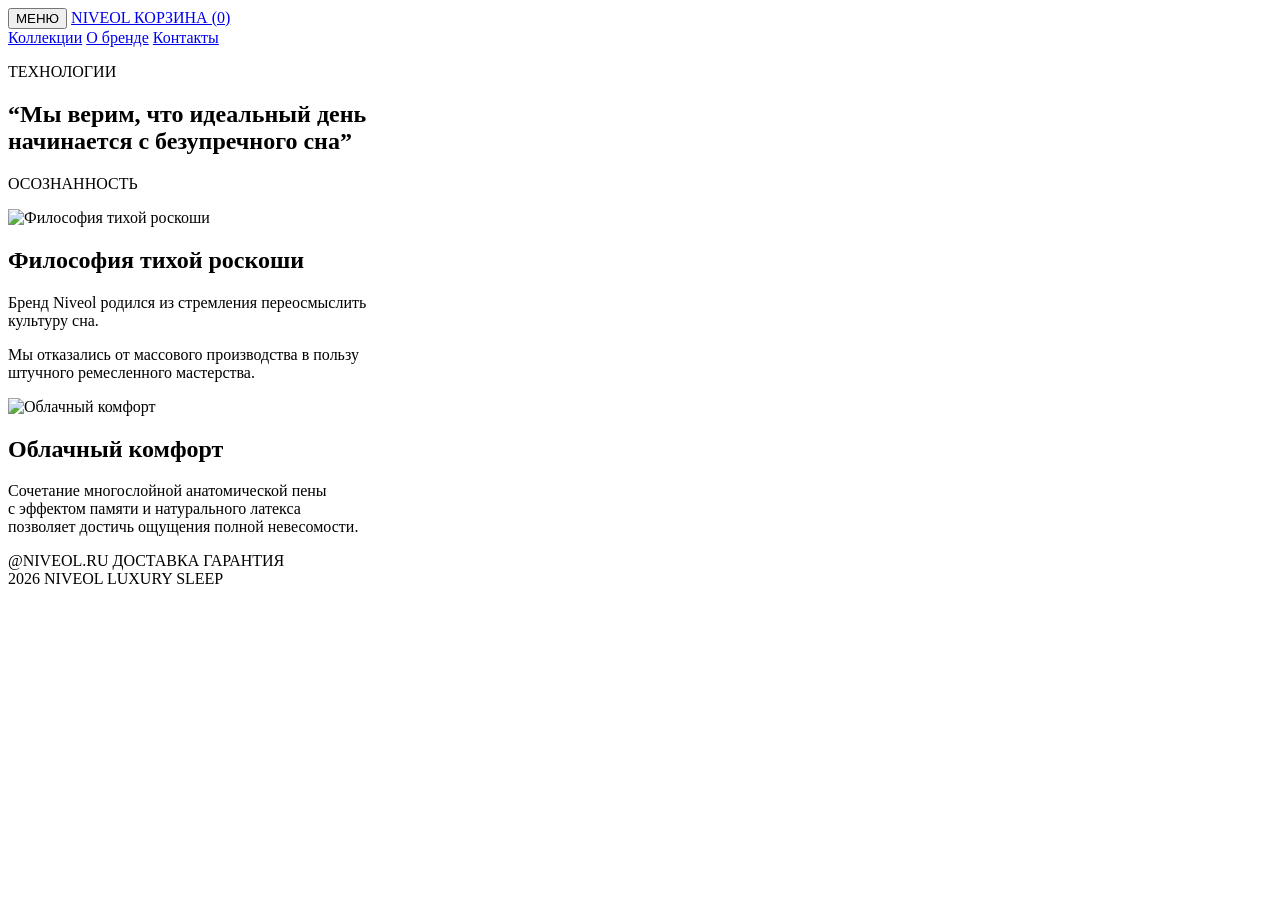
==== about.html @ 01a5c58a "Add files via upload" ====
<!DOCTYPE html>
<html lang="ru">
<head>
    <meta charset="UTF-8" />
    <meta name="viewport" content="width=device-width, initial-scale=1.0" />

    <title>NIVEOL — О бренде</title>

    <link rel="stylesheet" href="./style.css" />
    <script src="./java-script.js" defer></script>
</head>

<body class="page page-about">

<header class="site-header">
    <button class="site-header__menu" type="button" data-menu-toggle aria-label="Открыть меню">
        МЕНЮ
    </button>

    <a class="site-header__logo" href="./home.html" aria-label="NIVEOL — главная">
        NIVEOL
    </a>

    <a class="site-header__cart" href="#" aria-label="Корзина">
        КОРЗИНА (<span data-cart-count>0</span>)
    </a>
</header>

<div class="menu-overlay" data-menu-overlay></div>

<aside class="side-menu" data-side-menu>
    <nav class="side-menu__nav">
        <a href="./collections.html">Коллекции</a>
        <a href="./about.html">О бренде</a>
        <a href="./contacts.html">Контакты</a>
    </nav>
</aside>

<main class="about-page">

    <section class="about-hero">
        <p class="about-hero__word about-hero__word--tech">
            ТЕХНОЛОГИИ
        </p>

        <h1 class="about-hero__title">
            “Мы верим, что идеальный день<br />
            начинается с безупречного сна”
        </h1>

        <p class="about-hero__word about-hero__word--mind">
            ОСОЗНАННОСТЬ
        </p>
    </section>

    <section class="about-sections">

        <article class="about-card" tabindex="0">
            <img src="./assets/images/about-philosophy.png" alt="Философия тихой роскоши" />

            <div class="about-card__overlay">
                <h2>Философия тихой роскоши</h2>

                <p>
                    Бренд Niveol родился из стремления переосмыслить<br />
                    культуру сна.
                </p>

                <p>
                    Мы отказались от массового производства в пользу<br />
                    штучного ремесленного мастерства.
                </p>
            </div>
        </article>

        <article class="about-card" tabindex="0">
            <img src="./assets/images/about-comfort.png" alt="Облачный комфорт" />

            <div class="about-card__overlay">
                <h2>Облачный комфорт</h2>

                <p>
                    Сочетание многослойной анатомической пены<br />
                    с эффектом памяти и натурального латекса<br />
                    позволяет достичь ощущения полной невесомости.
                </p>
            </div>
        </article>

    </section>

</main>

<footer class="site-footer">
    <div class="site-footer__links">
        <span>@NIVEOL.RU</span>
        <span>ДОСТАВКА</span>
        <span>ГАРАНТИЯ</span>
    </div>

    <div class="site-footer__copy">
        2026 NIVEOL LUXURY SLEEP
    </div>
</footer>

</body>
</html>
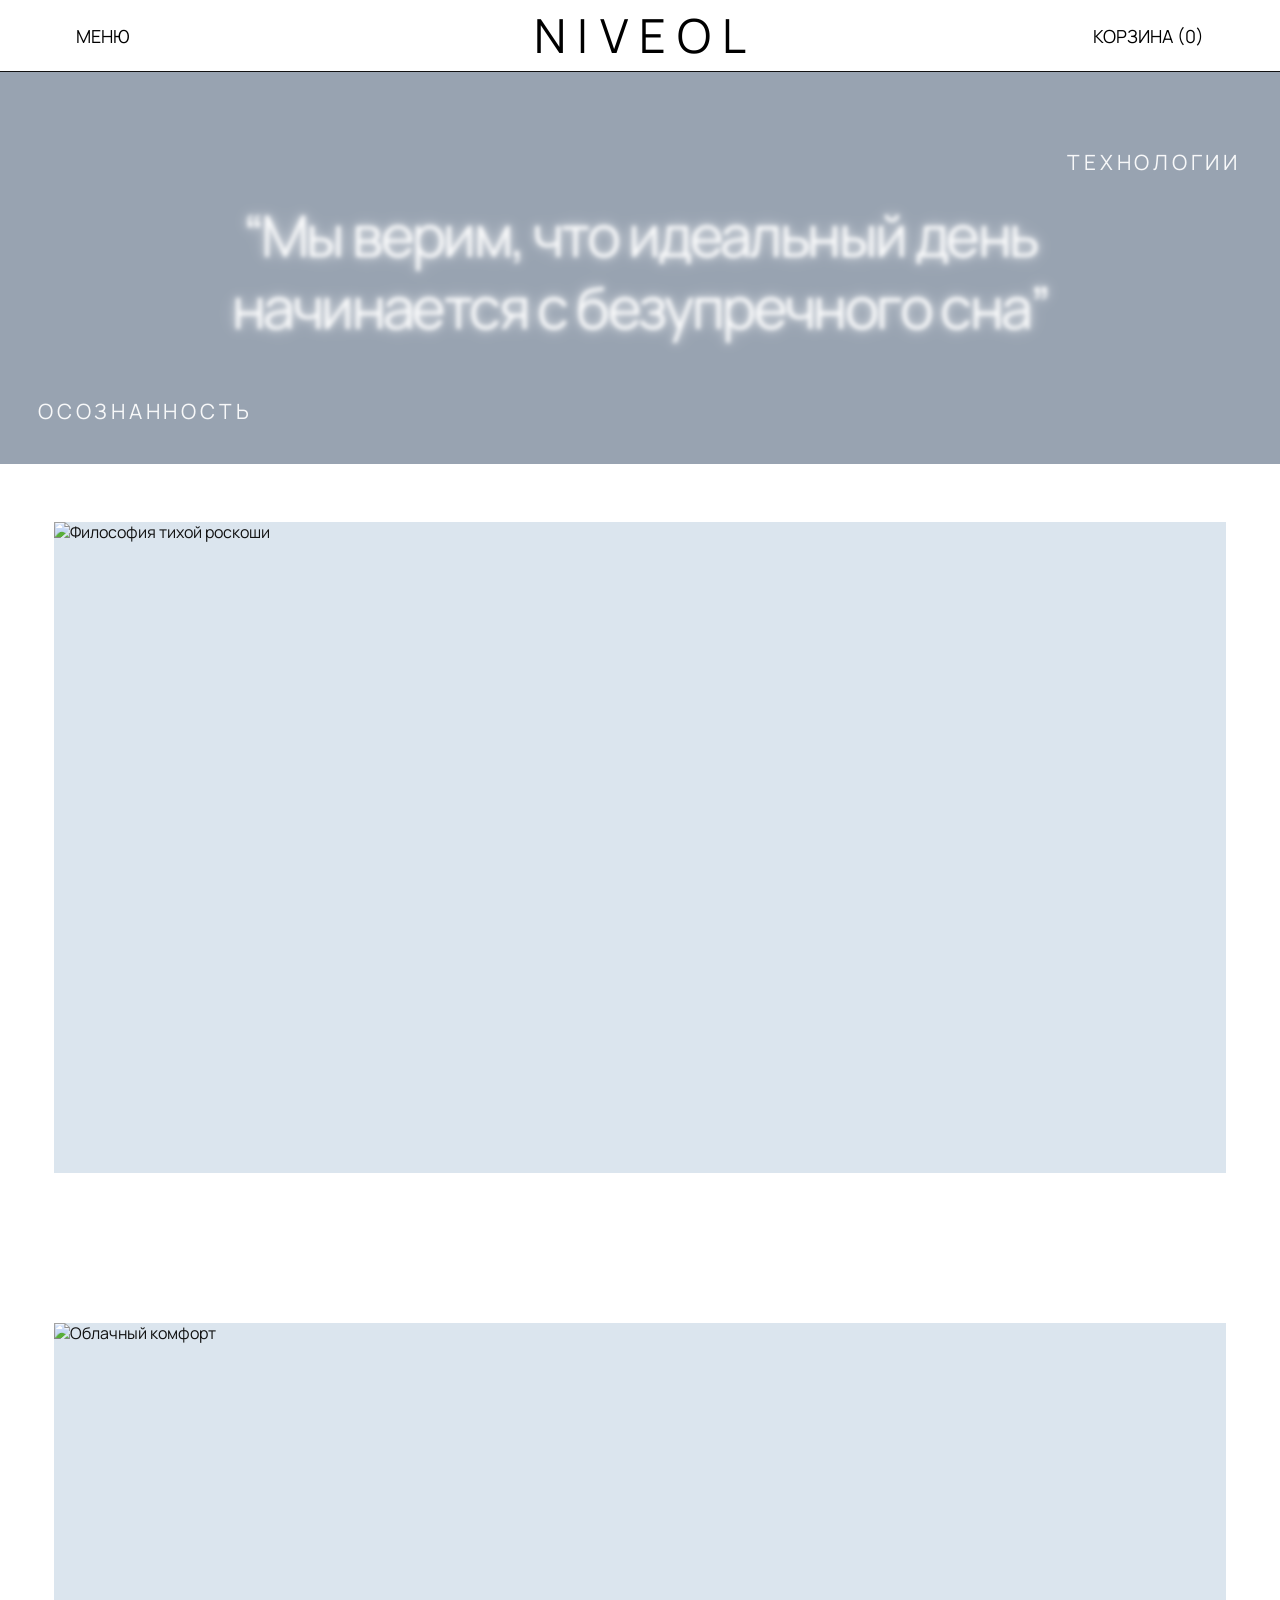
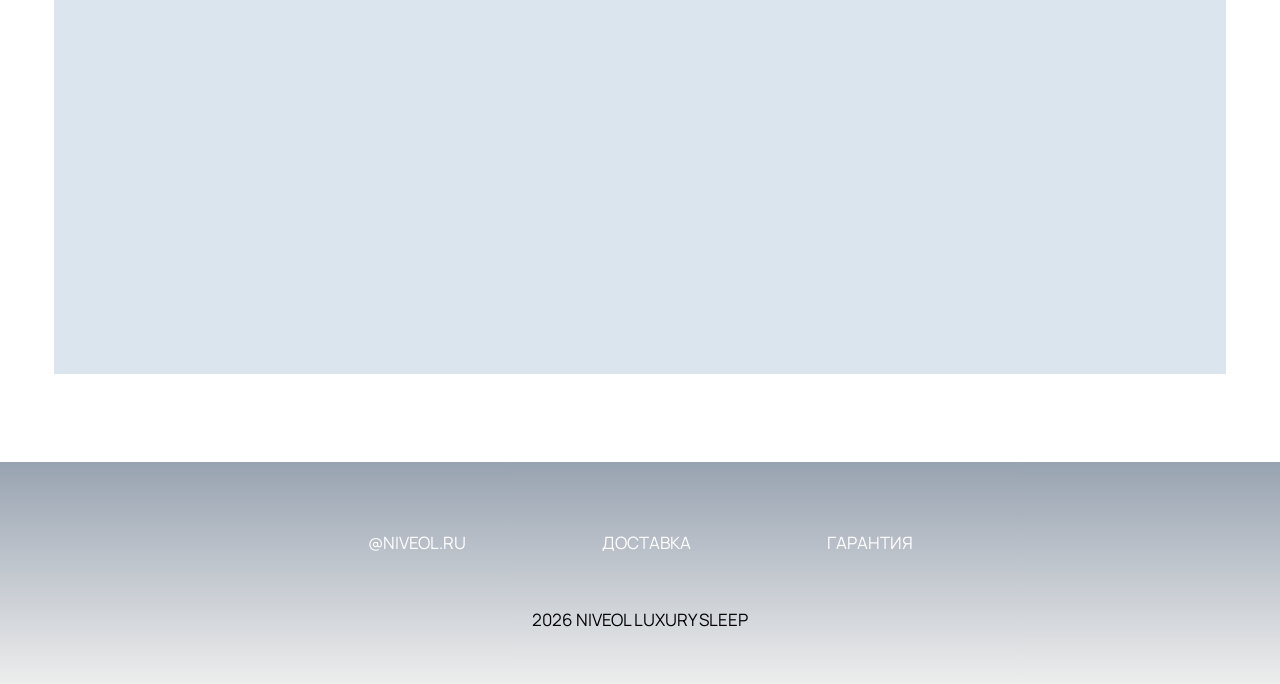
==== commit 779cd226: "Update about.html" ====
--- a/about.html
+++ b/about.html
@@ -6,7 +6,7 @@
 
     <title>NIVEOL — О бренде</title>
 
-    <link rel="stylesheet" href="./style.css" />
+    <link rel="stylesheet" href="style.css" />
     <script src="./java-script.js" defer></script>
 </head>
 
@@ -17,7 +17,7 @@
         МЕНЮ
     </button>
 
-    <a class="site-header__logo" href="./home.html" aria-label="NIVEOL — главная">
+    <a class="site-header__logo" href="home.html" aria-label="NIVEOL — главная">
         NIVEOL
     </a>
 
@@ -30,9 +30,9 @@
 
 <aside class="side-menu" data-side-menu>
     <nav class="side-menu__nav">
-        <a href="./collections.html">Коллекции</a>
-        <a href="./about.html">О бренде</a>
-        <a href="./contacts.html">Контакты</a>
+        <a href="collections.html">Коллекции</a>
+        <a href="about.html">О бренде</a>
+        <a href="contacts.html">Контакты</a>
     </nav>
 </aside>
 
@@ -56,7 +56,7 @@
     <section class="about-sections">
 
         <article class="about-card" tabindex="0">
-            <img src="./assets/images/about-philosophy.png" alt="Философия тихой роскоши" />
+            <img src="img/about-philosophy.png" alt="Философия тихой роскоши" />
 
             <div class="about-card__overlay">
                 <h2>Философия тихой роскоши</h2>
@@ -74,8 +74,9 @@
         </article>
 
         <article class="about-card" tabindex="0">
-            <img src="./assets/images/about-comfort.png" alt="Облачный комфорт" />
+            <img src="img/about-comfort.png" alt="Облачный комфорт" />
 
+            
             <div class="about-card__overlay">
                 <h2>Облачный комфорт</h2>
 
@@ -104,4 +105,4 @@
 </footer>
 
 </body>
-</html>+</html>
--- a/style.css
+++ b/style.css
@@ -0,0 +1,4 @@
+@import "reset.css";/* сбрoc настроек браузера */
+@import "fonts.css"; /* шрифт второй  */
+@import "content.css"; /* контент / содержимое  */
+@import "adaptive.css";/* адаптивность */
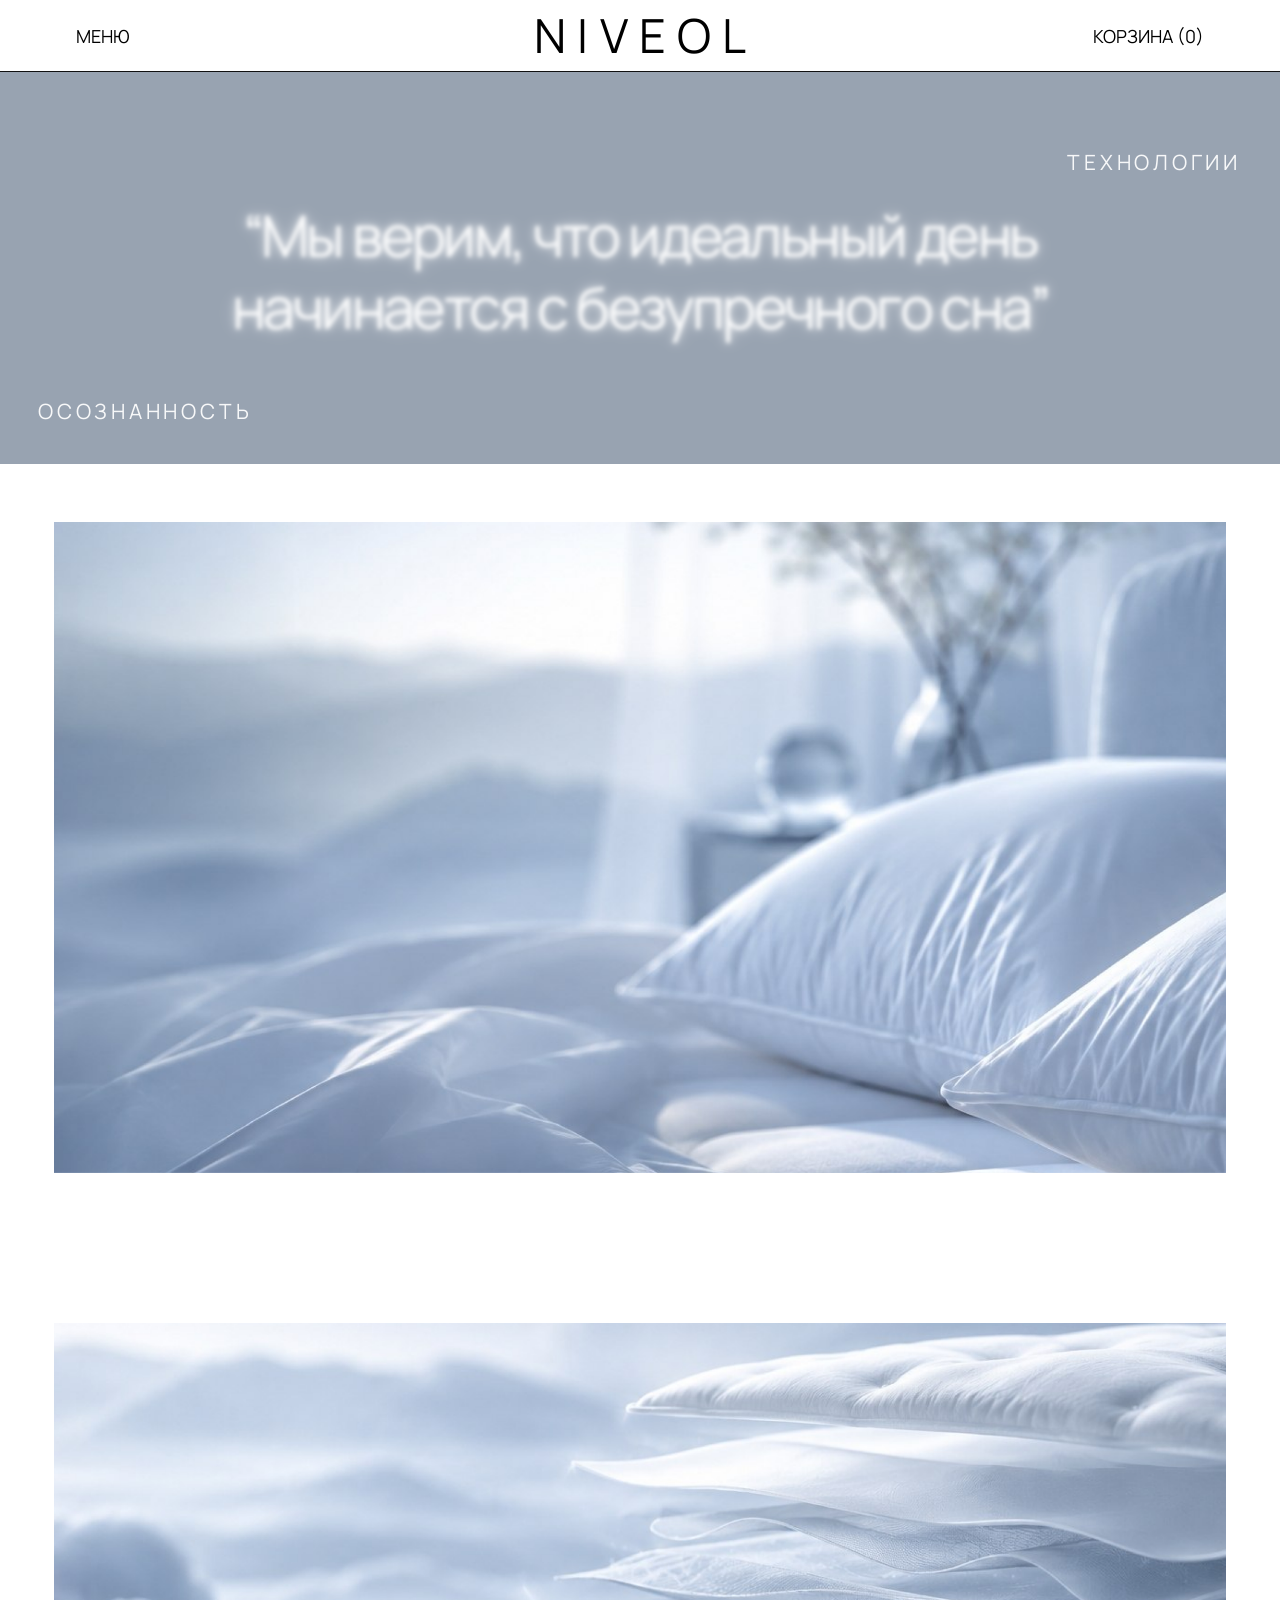
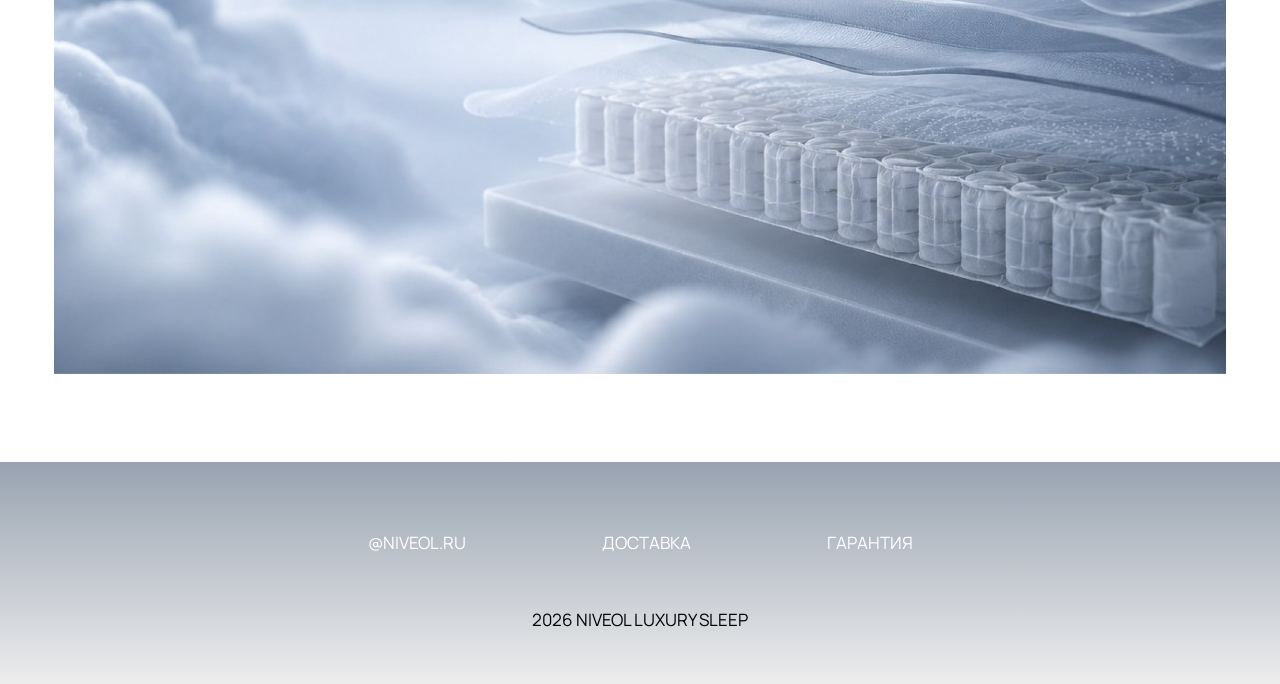
==== commit 17a76e7b: "Update about.html" ====
--- a/about.html
+++ b/about.html
@@ -7,7 +7,7 @@
     <title>NIVEOL — О бренде</title>
 
     <link rel="stylesheet" href="style.css" />
-    <script src="./java-script.js" defer></script>
+    <script src="java-script.js" defer></script>
 </head>
 
 <body class="page page-about">
@@ -56,7 +56,7 @@
     <section class="about-sections">
 
         <article class="about-card" tabindex="0">
-            <img src="img/about-philosophy.png" alt="Философия тихой роскоши" />
+            <img src="about-philosophy.png" alt="Философия тихой роскоши" />
 
             <div class="about-card__overlay">
                 <h2>Философия тихой роскоши</h2>
@@ -74,7 +74,7 @@
         </article>
 
         <article class="about-card" tabindex="0">
-            <img src="img/about-comfort.png" alt="Облачный комфорт" />
+            <img src="about-comfort.png" alt="Облачный комфорт" />
 
             
             <div class="about-card__overlay">
